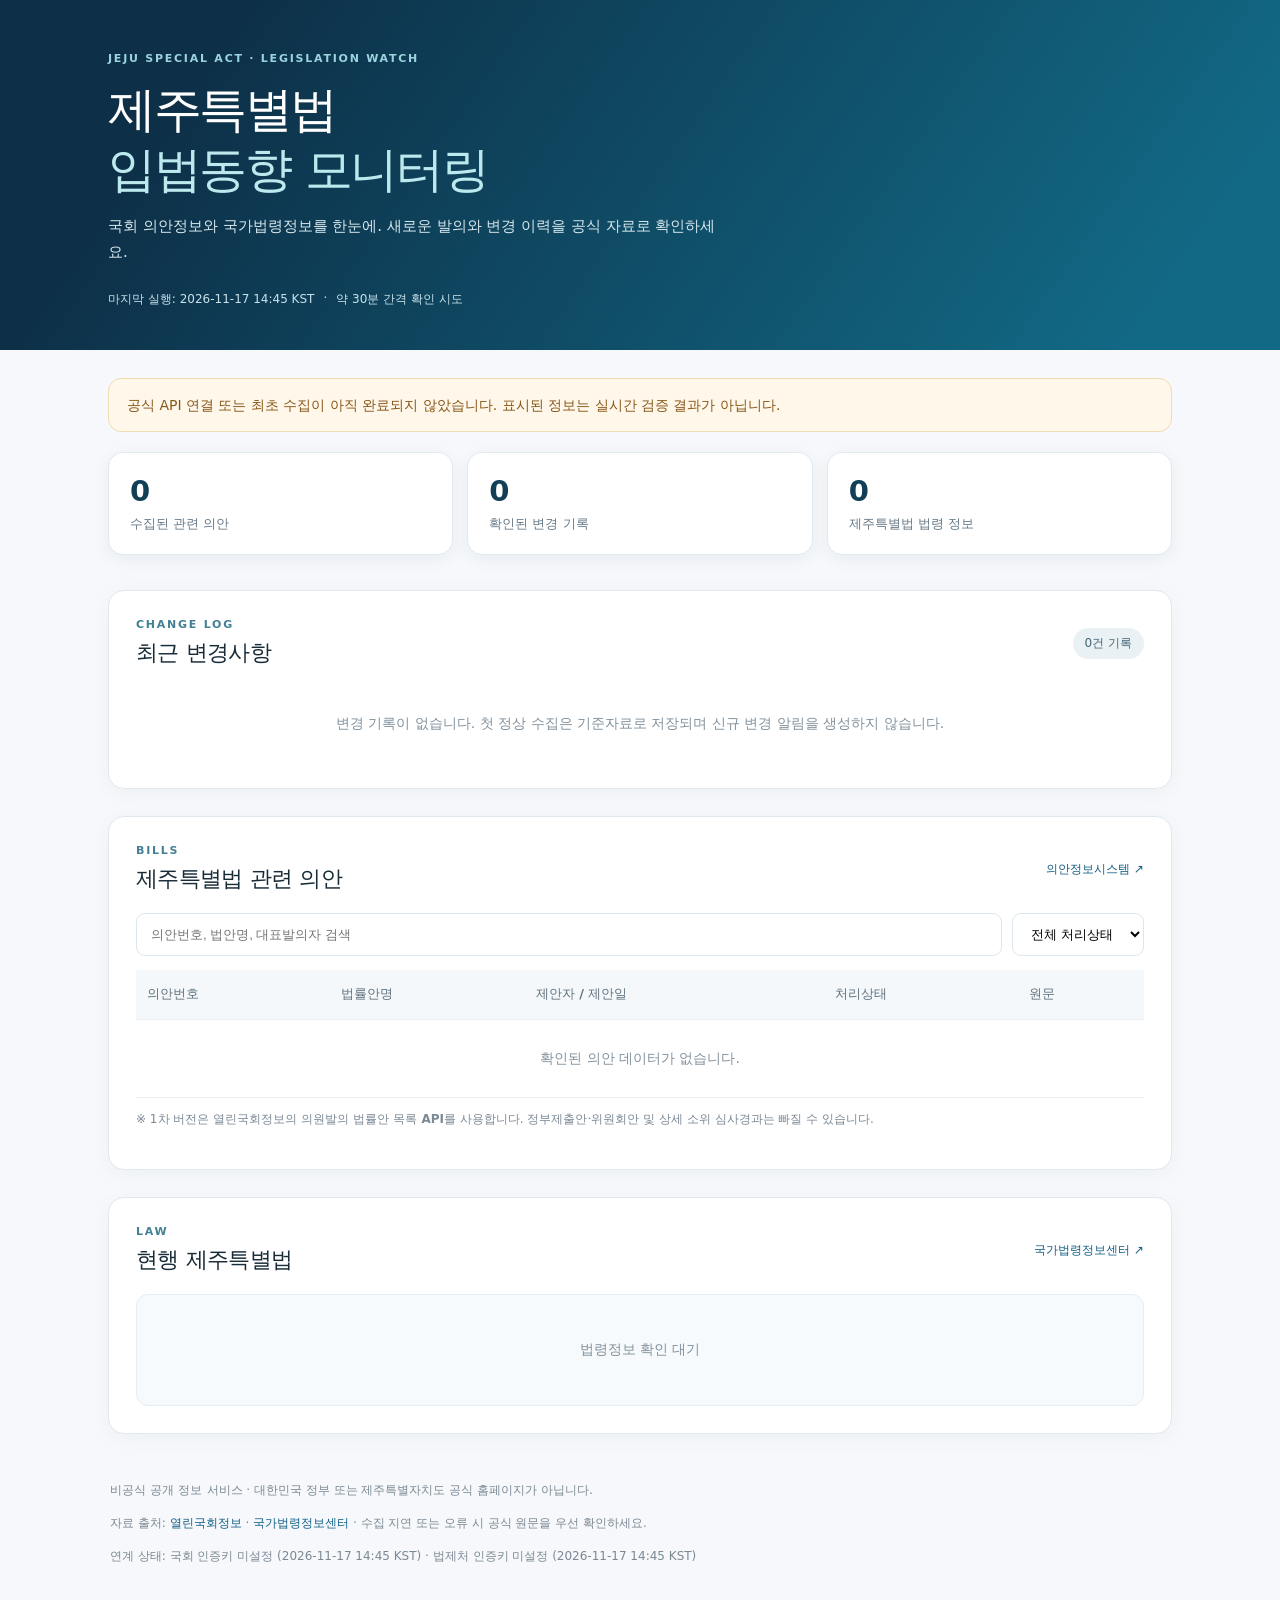
==== site/index.html @ 02a84b36 "Add files via upload" ====
<!doctype html>
<html lang="ko"><head><meta charset="utf-8"><meta name="viewport" content="width=device-width, initial-scale=1"><meta name="theme-color" content="#0e314a"><meta name="description" content="제주특별법 개정안 및 법령 변경사항을 공식 공개 데이터로 확인하는 비공식 모니터링 사이트"><title>제주특별법 입법동향 모니터링</title><link rel="stylesheet" href="style.css"></head><body>
<header class="hero"><div class="head-wrap"><div class="eyebrow">JEJU SPECIAL ACT · LEGISLATION WATCH</div><h1>제주특별법<br><span>입법동향 모니터링</span></h1><p>국회 의안정보와 국가법령정보를 한눈에. 새로운 발의와 변경 이력을 공식 자료로 확인하세요.</p><div class="hero-foot"><span id="last-check">데이터 연결 대기</span><span class="dot">·</span><span>약 30분 간격 확인 시도</span></div></div></header>
<main class="page"><section id="notice" class="notice" role="status">연결 상태를 확인하고 있습니다.</section>
<section class="stats" aria-label="요약"><div class="stat"><strong id="count-bills">–</strong><span>수집된 관련 의안</span></div><div class="stat"><strong id="count-events">–</strong><span>확인된 변경 기록</span></div><div class="stat"><strong id="count-law">–</strong><span>제주특별법 법령 정보</span></div></section>
<section class="section"><div class="section-head"><div><div class="eyebrow dark">CHANGE LOG</div><h2>최근 변경사항</h2></div><span class="pill" id="event-total">확인 대기</span></div><div id="events" class="event-list"><div class="empty">공식 데이터를 불러오고 있습니다.</div></div></section>
<section class="section"><div class="section-head"><div><div class="eyebrow dark">BILLS</div><h2>제주특별법 관련 의안</h2></div><a class="soft-link" href="https://likms.assembly.go.kr/bill/main.do" target="_blank" rel="noopener noreferrer">의안정보시스템 ↗</a></div><div class="filters"><label class="sr-only" for="search">법안 검색</label><input id="search" type="search" placeholder="의안번호, 법안명, 대표발의자 검색" autocomplete="off"><label class="sr-only" for="stage">처리상태 필터</label><select id="stage"><option value="">전체 처리상태</option></select></div><div class="table-scroll"><table><thead><tr><th>의안번호</th><th>법률안명</th><th>제안자 / 제안일</th><th>처리상태</th><th>원문</th></tr></thead><tbody id="bills"><tr><td colspan="5" class="empty">수집 결과를 기다리는 중입니다.</td></tr></tbody></table></div><p class="fine">※ 1차 버전은 열린국회정보의 <b>의원발의 법률안 목록 API</b>를 사용합니다. 정부제출안·위원회안 및 상세 소위 심사경과는 빠질 수 있습니다.</p></section>
<section class="section"><div class="section-head"><div><div class="eyebrow dark">LAW</div><h2>현행 제주특별법</h2></div><a class="soft-link" href="https://www.law.go.kr/법령/제주특별자치도설치및국제자유도시조성을위한특별법" target="_blank" rel="noopener noreferrer">국가법령정보센터 ↗</a></div><div class="law-card" id="law-card"><div class="empty">법령정보 확인 대기</div></div></section>
<footer><p><strong>비공식 공개 정보 서비스</strong> · 대한민국 정부 또는 제주특별자치도 공식 홈페이지가 아닙니다.</p><p>자료 출처: <a href="https://open.assembly.go.kr" target="_blank" rel="noopener noreferrer">열린국회정보</a> · <a href="https://www.law.go.kr" target="_blank" rel="noopener noreferrer">국가법령정보센터</a> · 수집 지연 또는 오류 시 공식 원문을 우선 확인하세요.</p><p id="source-status"></p></footer></main><script src="app.js" defer></script></body></html>
---- site/style.css ----
:root{font-family:Pretendard,'Apple SD Gothic Neo','Malgun Gothic',system-ui,sans-serif;color:#182c38;background:#f6f8fb;font-synthesis:none}*{box-sizing:border-box}body{margin:0}a{color:#125f87;text-decoration:none}a:hover{text-decoration:underline}.hero{background:linear-gradient(125deg,#0d2f47 15%,#126985 90%);color:#fff;min-height:290px}.head-wrap,.page{max-width:1120px;margin:auto;padding:0 28px}.head-wrap{padding-top:52px;padding-bottom:42px}.eyebrow{color:#9bd4df;font-size:11px;letter-spacing:.16em;font-weight:800}.eyebrow.dark{color:#438096}.hero h1{font-size:clamp(31px,5vw,48px);line-height:1.25;letter-spacing:-.05em;margin:14px 0}.hero h1 span{color:#bce9ed}.hero p{font-size:15px;color:#d6e8ee;max-width:620px;line-height:1.7}.hero-foot{display:flex;flex-wrap:wrap;gap:9px;margin-top:26px;color:#c8e2eb;font-size:12px}.page{padding-top:28px;padding-bottom:32px}.notice{border:1px solid #bfd4e5;background:#eaf4fa;color:#21536c;border-radius:13px;padding:15px 18px;line-height:1.6;font-size:14px}.notice.warn{background:#fff7e9;border-color:#f0dcb2;color:#87571a}.notice.good{background:#ecf8f2;border-color:#c5e7d1;color:#236b4c}.stats{display:grid;grid-template-columns:repeat(3,1fr);gap:14px;margin:20px 0 35px}.stat{background:#fff;border:1px solid #e1e9ef;border-radius:15px;padding:21px;box-shadow:0 4px 16px #1c3e5010}.stat strong{display:block;font-size:29px;color:#113f56;font-variant-numeric:tabular-nums}.stat span{display:block;color:#667987;margin-top:7px;font-size:13px}.section{margin:27px 0;background:#fff;border:1px solid #e1e9ef;border-radius:16px;padding:27px;box-shadow:0 4px 20px #1c3e500a}.section-head{display:flex;justify-content:space-between;align-items:center;gap:15px;margin-bottom:19px}.section h2{font-size:22px;letter-spacing:-.03em;margin:7px 0 0}.pill{border-radius:30px;background:#eaf1f5;color:#42667a;padding:7px 12px;font-size:12px}.soft-link{font-size:12px;white-space:nowrap}.event-list{display:grid;gap:10px}.event{border:1px solid #e4ecf1;border-radius:10px;padding:16px 18px}.event-top{display:flex;align-items:center;flex-wrap:wrap;gap:9px}.event strong{font-size:14px}.event p{margin:9px 0 0;color:#526977;font-size:13px;line-height:1.7}.event time{font-size:12px;color:#82929e}.tag{display:inline-block;border-radius:5px;padding:4px 7px;background:#ecf4f6;color:#226481;font-size:11px;font-weight:700}.tag.law{background:#eff3e7;color:#627835}.filters{display:flex;gap:10px;margin-bottom:14px}.filters input,.filters select{border:1px solid #dce6ed;border-radius:9px;padding:12px 14px;background:#fff;min-width:0;font-size:13px}.filters input{flex:1}.table-scroll{overflow:auto}table{border-collapse:collapse;min-width:760px;width:100%;font-size:13px}th{text-align:left;color:#607380;background:#f5f8fa}th,td{border-bottom:1px solid #eaf0f4;padding:14px 11px;vertical-align:top;line-height:1.55}td:nth-child(2){font-weight:600}.empty{text-align:center;padding:28px;color:#82929e;font-size:14px}.fine{font-size:12px;color:#7b8895;line-height:1.65}.law-card{background:#f7fafc;border:1px solid #e5eef2;border-radius:12px;padding:18px}.law-title{font-size:17px;font-weight:700;margin:0 0 10px}.law-info{display:flex;gap:10px 24px;flex-wrap:wrap;color:#5c7480;font-size:13px}.law-info strong{color:#213f50}footer{color:#7b8994;font-size:12px;line-height:1.75;padding:7px 2px 30px}.sr-only{position:absolute;width:1px;height:1px;overflow:hidden;clip:rect(0,0,0,0)}@media(max-width:680px){.head-wrap,.page{padding-left:18px;padding-right:18px}.head-wrap{padding-top:38px}.section{padding:18px}.stats{gap:7px}.stat{padding:15px 10px}.stat strong{font-size:24px}.stat span{font-size:11px}.section h2{font-size:19px}.filters{flex-direction:column}.hero p{font-size:14px}}
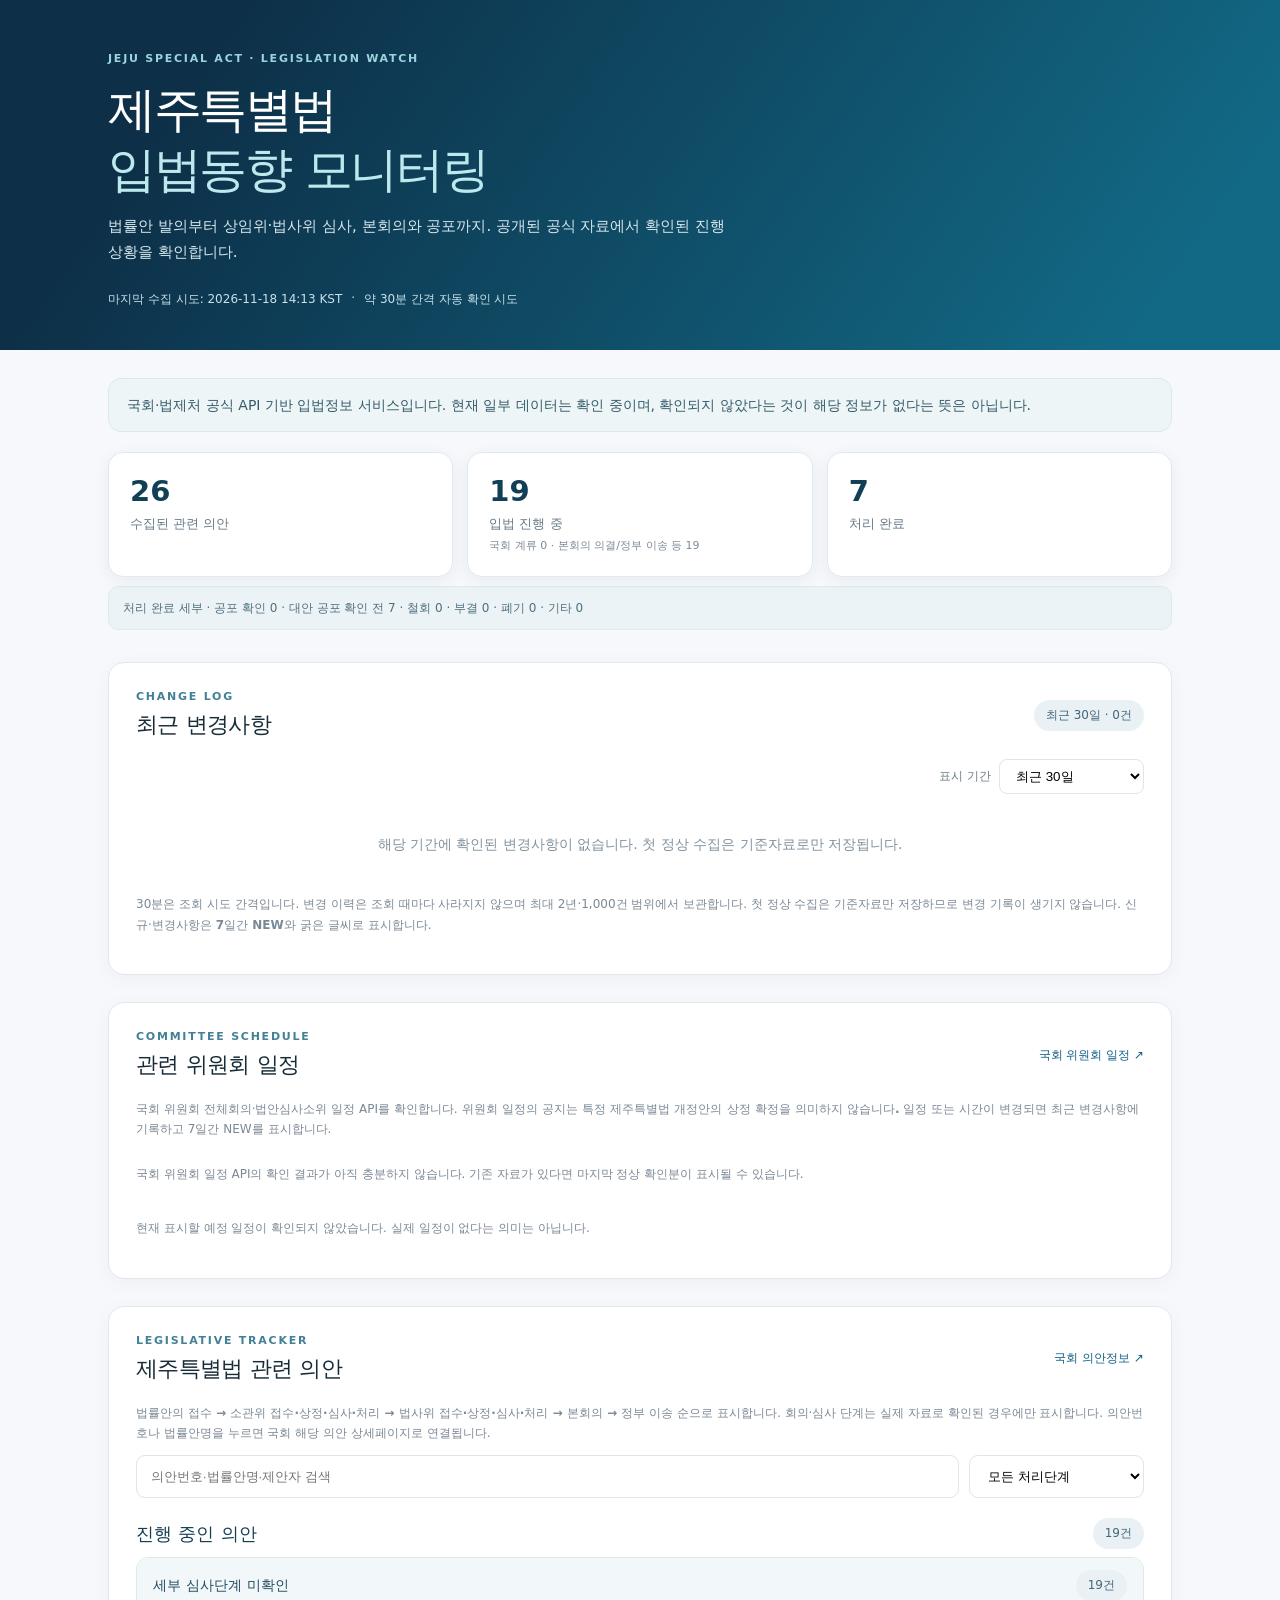
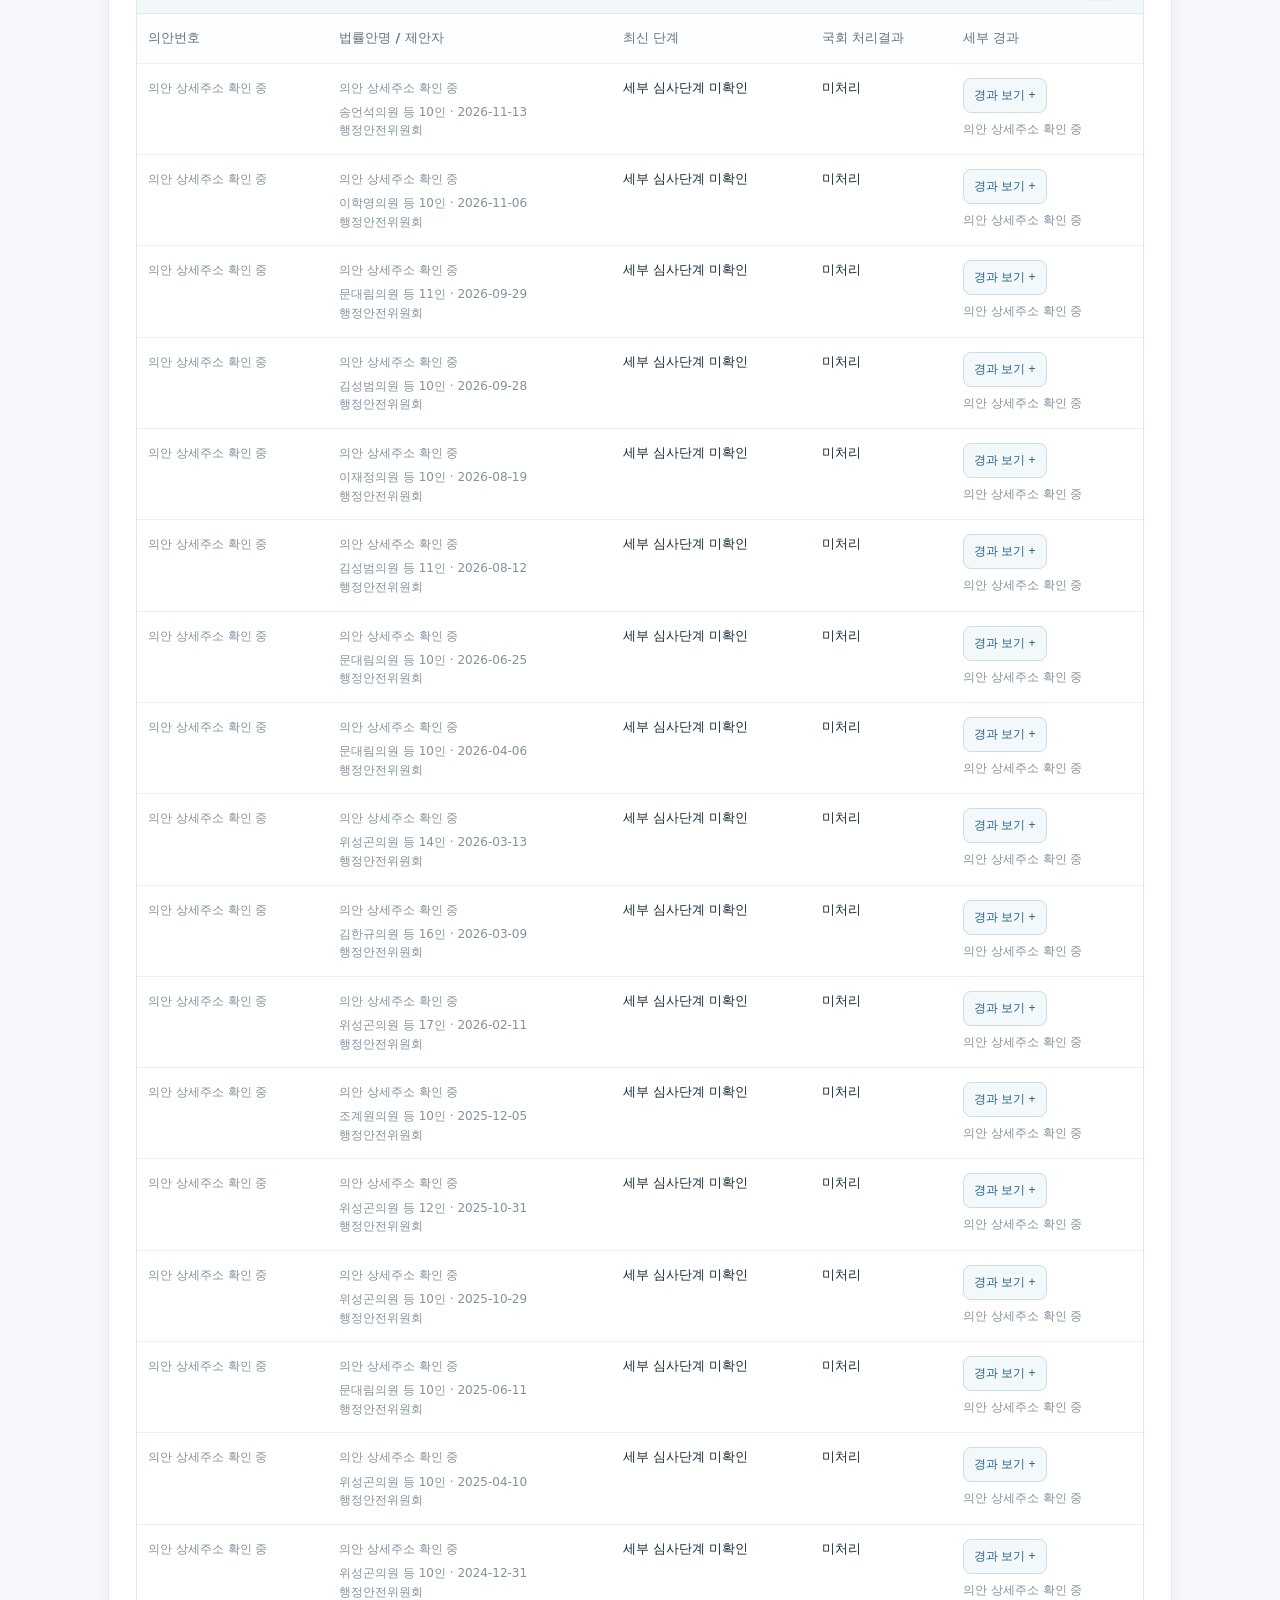
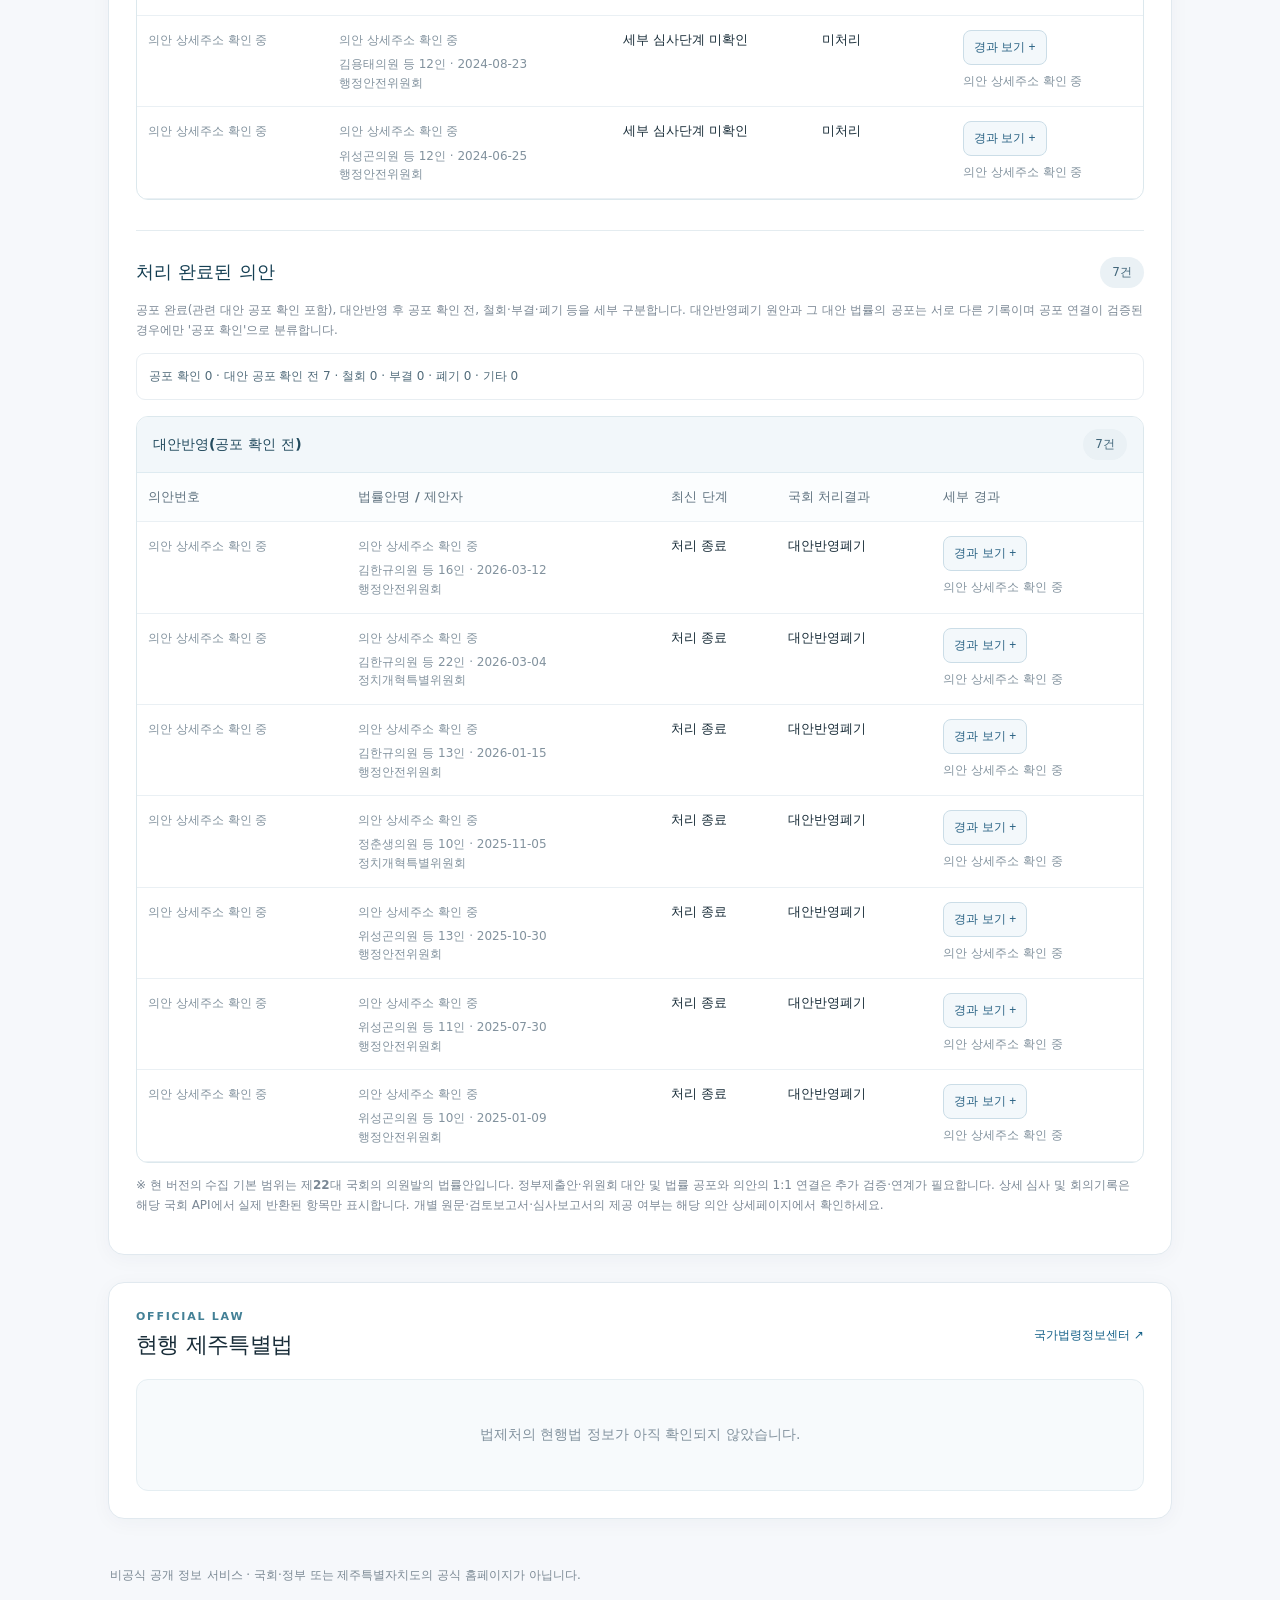
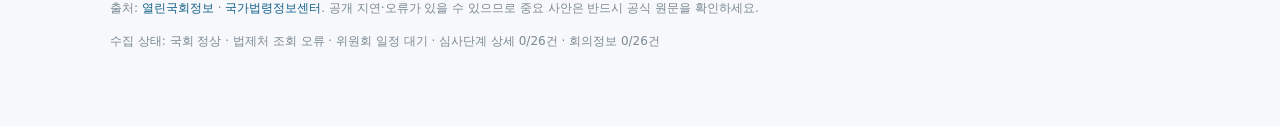
==== commit a7dfc79b: "Add files via upload" ====
--- a/site/index.html
+++ b/site/index.html
@@ -1,9 +1,54 @@
 <!doctype html>
-<html lang="ko"><head><meta charset="utf-8"><meta name="viewport" content="width=device-width, initial-scale=1"><meta name="theme-color" content="#0e314a"><meta name="description" content="제주특별법 개정안 및 법령 변경사항을 공식 공개 데이터로 확인하는 비공식 모니터링 사이트"><title>제주특별법 입법동향 모니터링</title><link rel="stylesheet" href="style.css"></head><body>
-<header class="hero"><div class="head-wrap"><div class="eyebrow">JEJU SPECIAL ACT · LEGISLATION WATCH</div><h1>제주특별법<br><span>입법동향 모니터링</span></h1><p>국회 의안정보와 국가법령정보를 한눈에. 새로운 발의와 변경 이력을 공식 자료로 확인하세요.</p><div class="hero-foot"><span id="last-check">데이터 연결 대기</span><span class="dot">·</span><span>약 30분 간격 확인 시도</span></div></div></header>
-<main class="page"><section id="notice" class="notice" role="status">연결 상태를 확인하고 있습니다.</section>
-<section class="stats" aria-label="요약"><div class="stat"><strong id="count-bills">–</strong><span>수집된 관련 의안</span></div><div class="stat"><strong id="count-events">–</strong><span>확인된 변경 기록</span></div><div class="stat"><strong id="count-law">–</strong><span>제주특별법 법령 정보</span></div></section>
-<section class="section"><div class="section-head"><div><div class="eyebrow dark">CHANGE LOG</div><h2>최근 변경사항</h2></div><span class="pill" id="event-total">확인 대기</span></div><div id="events" class="event-list"><div class="empty">공식 데이터를 불러오고 있습니다.</div></div></section>
-<section class="section"><div class="section-head"><div><div class="eyebrow dark">BILLS</div><h2>제주특별법 관련 의안</h2></div><a class="soft-link" href="https://likms.assembly.go.kr/bill/main.do" target="_blank" rel="noopener noreferrer">의안정보시스템 ↗</a></div><div class="filters"><label class="sr-only" for="search">법안 검색</label><input id="search" type="search" placeholder="의안번호, 법안명, 대표발의자 검색" autocomplete="off"><label class="sr-only" for="stage">처리상태 필터</label><select id="stage"><option value="">전체 처리상태</option></select></div><div class="table-scroll"><table><thead><tr><th>의안번호</th><th>법률안명</th><th>제안자 / 제안일</th><th>처리상태</th><th>원문</th></tr></thead><tbody id="bills"><tr><td colspan="5" class="empty">수집 결과를 기다리는 중입니다.</td></tr></tbody></table></div><p class="fine">※ 1차 버전은 열린국회정보의 <b>의원발의 법률안 목록 API</b>를 사용합니다. 정부제출안·위원회안 및 상세 소위 심사경과는 빠질 수 있습니다.</p></section>
-<section class="section"><div class="section-head"><div><div class="eyebrow dark">LAW</div><h2>현행 제주특별법</h2></div><a class="soft-link" href="https://www.law.go.kr/법령/제주특별자치도설치및국제자유도시조성을위한특별법" target="_blank" rel="noopener noreferrer">국가법령정보센터 ↗</a></div><div class="law-card" id="law-card"><div class="empty">법령정보 확인 대기</div></div></section>
-<footer><p><strong>비공식 공개 정보 서비스</strong> · 대한민국 정부 또는 제주특별자치도 공식 홈페이지가 아닙니다.</p><p>자료 출처: <a href="https://open.assembly.go.kr" target="_blank" rel="noopener noreferrer">열린국회정보</a> · <a href="https://www.law.go.kr" target="_blank" rel="noopener noreferrer">국가법령정보센터</a> · 수집 지연 또는 오류 시 공식 원문을 우선 확인하세요.</p><p id="source-status"></p></footer></main><script src="app.js" defer></script></body></html>
+<html lang="ko">
+<head>
+  <meta charset="utf-8"><meta name="viewport" content="width=device-width,initial-scale=1">
+  <meta name="theme-color" content="#0e314a">
+  <meta name="description" content="제주특별법 관련 법률안의 발의, 상임위·법사위 심사, 본회의, 공포 현황을 추적하는 비공식 공개 서비스">
+  <title>제주특별법 입법동향 모니터링</title>
+  <link rel="stylesheet" href="style.css">
+</head>
+<body>
+  <header class="hero"><div class="head-wrap">
+    <div class="eyebrow">JEJU SPECIAL ACT · LEGISLATION WATCH</div>
+    <h1>제주특별법<br><span>입법동향 모니터링</span></h1>
+    <p>법률안 발의부터 상임위·법사위 심사, 본회의와 공포까지. 공개된 공식 자료에서 확인된 진행상황을 확인합니다.</p>
+    <div class="hero-foot"><span id="last-check">데이터 확인 중</span><span>·</span><span>약 30분 간격 자동 확인 시도</span></div>
+  </div></header>
+  <main class="page">
+    <section id="notice" class="notice" role="status">국회·법제처 공식 API 기반 입법정보 서비스입니다. 연결 상태 확인 중</section>
+    <section class="stats" aria-label="입법동향 요약">
+      <div class="stat"><strong id="count-bills">–</strong><span>수집된 관련 의안</span></div>
+      <div class="stat"><strong id="count-pending">–</strong><span>입법 진행 중</span><small id="pending-breakdown" class="stat-note">국회 계류·공포 전</small></div>
+      <div class="stat"><strong id="count-completed">–</strong><span>처리 완료</span></div>
+    </section>
+    <p class="stats-breakdown" id="completed-breakdown">완료 세부: 공식 데이터 확인 중</p>
+    <section class="section" id="recent">
+      <div class="section-head"><div><div class="eyebrow dark">CHANGE LOG</div><h2>최근 변경사항</h2></div><span class="pill" id="recent-count">최근 30일 · 확인 중</span></div>
+      <div class="tools"><label for="recent-period">표시 기간</label><select id="recent-period"><option value="7">최근 7일</option><option selected value="30">최근 30일</option><option value="90">최근 90일</option><option value="all">저장된 전체 기록</option></select></div>
+      <div id="events" class="event-list"><div class="empty">변경 기록 확인 중</div></div>
+      <p class="fine">30분은 <b>조회 시도 간격</b>입니다. 변경 이력은 조회 때마다 사라지지 않으며 최대 2년·1,000건 범위에서 보관합니다. 첫 정상 수집은 기준자료만 저장하므로 변경 기록이 생기지 않습니다. 신규·변경사항은 <b>7일간 NEW와 굵은 글씨</b>로 표시합니다.</p>
+    </section>
+    <section class="section" id="committee-schedule">
+      <div class="section-head"><div><div class="eyebrow dark">COMMITTEE SCHEDULE</div><h2>관련 위원회 일정</h2></div><a class="soft-link" href="https://www.assembly.go.kr/portal/main/main.do#anchor7" target="_blank" rel="noopener noreferrer">국회 위원회 일정 ↗</a></div>
+      <p class="fine">국회 위원회 전체회의·법안심사소위 일정 API를 확인합니다. <b>위원회 일정의 공지는 특정 제주특별법 개정안의 상정 확정을 의미하지 않습니다.</b> 일정 또는 시간이 변경되면 최근 변경사항에 기록하고 7일간 NEW를 표시합니다.</p>
+      <div id="committee-schedules" class="schedule-list"><div class="empty">위원회 일정 확인 중</div></div>
+    </section>
+    <section class="section" id="legislation">
+      <div class="section-head"><div><div class="eyebrow dark">LEGISLATIVE TRACKER</div><h2>제주특별법 관련 의안</h2></div><a class="soft-link" href="https://likms.assembly.go.kr/bill/main.do" rel="noopener noreferrer" target="_blank">국회 의안정보 ↗</a></div>
+      <p class="fine">법률안의 <b>접수 → 소관위 접수·상정·심사·처리 → 법사위 접수·상정·심사·처리 → 본회의 → 정부 이송</b> 순으로 표시합니다. 회의·심사 단계는 실제 자료로 확인된 경우에만 표시합니다. 의안번호나 법률안명을 누르면 국회 해당 의안 상세페이지로 연결됩니다.</p>
+      <div class="filters"><label class="sr-only" for="search">검색</label><input type="search" id="search" placeholder="의안번호·법률안명·제안자 검색"><label class="sr-only" for="stage">처리단계</label><select id="stage"><option value="">모든 처리단계</option></select></div>
+      <div class="list-heading"><h3>진행 중인 의안</h3><span class="pill" id="ongoing-total">확인 중</span></div>
+      <div id="ongoing-groups" class="stage-groups"><div class="empty">조회 중</div></div>
+      <div class="list-heading extra-top"><h3>처리 완료된 의안</h3><span class="pill" id="completed-total">확인 중</span></div>
+      <p class="fine">공포 완료(관련 대안 공포 확인 포함), 대안반영 후 공포 확인 전, 철회·부결·폐기 등을 세부 구분합니다. <b>대안반영폐기 원안과 그 대안 법률의 공포는 서로 다른 기록</b>이며 공포 연결이 검증된 경우에만 '공포 확인'으로 분류합니다.</p>
+      <div class="completion-breakdown" id="completion-breakdown-inline">확인 중</div>
+      <div id="completed-groups" class="stage-groups"><div class="empty">조회 중</div></div>
+      <p class="fine">※ 현 버전의 수집 기본 범위는 <b>제22대 국회의 의원발의 법률안</b>입니다. 정부제출안·위원회 대안 및 법률 공포와 의안의 1:1 연결은 추가 검증·연계가 필요합니다. 상세 심사 및 회의기록은 해당 국회 API에서 실제 반환된 항목만 표시합니다. 개별 원문·검토보고서·심사보고서의 제공 여부는 해당 의안 상세페이지에서 확인하세요.</p>
+    </section>
+    <section class="section" id="law">
+      <div class="section-head"><div><div class="eyebrow dark">OFFICIAL LAW</div><h2>현행 제주특별법</h2></div><a class="soft-link" href="https://www.law.go.kr/법령/제주특별자치도설치및국제자유도시조성을위한특별법" rel="noopener noreferrer" target="_blank">국가법령정보센터 ↗</a></div>
+      <div class="law-card" id="law-card"><div class="empty">확인 중</div></div>
+    </section>
+    <footer><p><strong>비공식 공개 정보 서비스</strong> · 국회·정부 또는 제주특별자치도의 공식 홈페이지가 아닙니다.</p><p>출처: <a href="https://open.assembly.go.kr" target="_blank" rel="noopener noreferrer">열린국회정보</a> · <a href="https://www.law.go.kr" target="_blank" rel="noopener noreferrer">국가법령정보센터</a>. 공개 지연·오류가 있을 수 있으므로 중요 사안은 반드시 공식 원문을 확인하세요.</p><p id="source-status"></p></footer>
+  </main><script src="app.js" defer></script>
+</body></html>
--- a/site/style.css
+++ b/site/style.css
@@ -1 +1,23 @@
 :root{font-family:Pretendard,'Apple SD Gothic Neo','Malgun Gothic',system-ui,sans-serif;color:#182c38;background:#f6f8fb;font-synthesis:none}*{box-sizing:border-box}body{margin:0}a{color:#125f87;text-decoration:none}a:hover{text-decoration:underline}.hero{background:linear-gradient(125deg,#0d2f47 15%,#126985 90%);color:#fff;min-height:290px}.head-wrap,.page{max-width:1120px;margin:auto;padding:0 28px}.head-wrap{padding-top:52px;padding-bottom:42px}.eyebrow{color:#9bd4df;font-size:11px;letter-spacing:.16em;font-weight:800}.eyebrow.dark{color:#438096}.hero h1{font-size:clamp(31px,5vw,48px);line-height:1.25;letter-spacing:-.05em;margin:14px 0}.hero h1 span{color:#bce9ed}.hero p{font-size:15px;color:#d6e8ee;max-width:620px;line-height:1.7}.hero-foot{display:flex;flex-wrap:wrap;gap:9px;margin-top:26px;color:#c8e2eb;font-size:12px}.page{padding-top:28px;padding-bottom:32px}.notice{border:1px solid #bfd4e5;background:#eaf4fa;color:#21536c;border-radius:13px;padding:15px 18px;line-height:1.6;font-size:14px}.notice.warn{background:#fff7e9;border-color:#f0dcb2;color:#87571a}.notice.good{background:#ecf8f2;border-color:#c5e7d1;color:#236b4c}.stats{display:grid;grid-template-columns:repeat(3,1fr);gap:14px;margin:20px 0 35px}.stat{background:#fff;border:1px solid #e1e9ef;border-radius:15px;padding:21px;box-shadow:0 4px 16px #1c3e5010}.stat strong{display:block;font-size:29px;color:#113f56;font-variant-numeric:tabular-nums}.stat span{display:block;color:#667987;margin-top:7px;font-size:13px}.section{margin:27px 0;background:#fff;border:1px solid #e1e9ef;border-radius:16px;padding:27px;box-shadow:0 4px 20px #1c3e500a}.section-head{display:flex;justify-content:space-between;align-items:center;gap:15px;margin-bottom:19px}.section h2{font-size:22px;letter-spacing:-.03em;margin:7px 0 0}.pill{border-radius:30px;background:#eaf1f5;color:#42667a;padding:7px 12px;font-size:12px}.soft-link{font-size:12px;white-space:nowrap}.event-list{display:grid;gap:10px}.event{border:1px solid #e4ecf1;border-radius:10px;padding:16px 18px}.event-top{display:flex;align-items:center;flex-wrap:wrap;gap:9px}.event strong{font-size:14px}.event p{margin:9px 0 0;color:#526977;font-size:13px;line-height:1.7}.event time{font-size:12px;color:#82929e}.tag{display:inline-block;border-radius:5px;padding:4px 7px;background:#ecf4f6;color:#226481;font-size:11px;font-weight:700}.tag.law{background:#eff3e7;color:#627835}.filters{display:flex;gap:10px;margin-bottom:14px}.filters input,.filters select{border:1px solid #dce6ed;border-radius:9px;padding:12px 14px;background:#fff;min-width:0;font-size:13px}.filters input{flex:1}.table-scroll{overflow:auto}table{border-collapse:collapse;min-width:760px;width:100%;font-size:13px}th{text-align:left;color:#607380;background:#f5f8fa}th,td{border-bottom:1px solid #eaf0f4;padding:14px 11px;vertical-align:top;line-height:1.55}td:nth-child(2){font-weight:600}.empty{text-align:center;padding:28px;color:#82929e;font-size:14px}.fine{font-size:12px;color:#7b8895;line-height:1.65}.law-card{background:#f7fafc;border:1px solid #e5eef2;border-radius:12px;padding:18px}.law-title{font-size:17px;font-weight:700;margin:0 0 10px}.law-info{display:flex;gap:10px 24px;flex-wrap:wrap;color:#5c7480;font-size:13px}.law-info strong{color:#213f50}footer{color:#7b8994;font-size:12px;line-height:1.75;padding:7px 2px 30px}.sr-only{position:absolute;width:1px;height:1px;overflow:hidden;clip:rect(0,0,0,0)}@media(max-width:680px){.head-wrap,.page{padding-left:18px;padding-right:18px}.head-wrap{padding-top:38px}.section{padding:18px}.stats{gap:7px}.stat{padding:15px 10px}.stat strong{font-size:24px}.stat span{font-size:11px}.section h2{font-size:19px}.filters{flex-direction:column}.hero p{font-size:14px}}
+/* v2: 의안 단계별 그룹과 회의 이력 */
+.list-heading{display:flex;align-items:center;justify-content:space-between;gap:12px;margin:20px 0 8px}.list-heading h3{font-size:18px;color:#153f53;margin:0}.extra-top{border-top:1px solid #e4ecf0;padding-top:26px;margin-top:30px}.bill-title{display:block;font-size:13px;margin-bottom:5px}.muted{font-weight:400;color:#82929e;font-size:12px}.num{color:#245671;font-variant-numeric:tabular-nums;white-space:nowrap}.details-btn{border:1px solid #cbdde7;border-radius:8px;background:#f3f8fb;color:#286183;padding:8px 10px;cursor:pointer;white-space:nowrap;font-size:12px}.details-btn:hover{background:#e8f3f8}.detail-row>td{background:#f8fafc;padding:6px 12px 18px}.detail-box{border:1px solid #dfeaf0;border-radius:12px;padding:18px;line-height:1.8}.detail-box h4{font-size:13px;margin:0 0 10px;color:#174961}.detail-box h4:not(:first-child){margin-top:18px}.detail-grid{display:grid;grid-template-columns:repeat(auto-fit,minmax(140px,1fr));gap:10px}.detail-item{background:#fff;padding:10px 12px;border:1px solid #e5edf1;border-radius:8px}.detail-item span,.detail-item strong{display:block;font-size:12px}.detail-item strong{font-weight:700;margin-top:3px}.meeting-line{margin:4px 0;color:#526977;font-size:12px}.tools{display:flex;justify-content:flex-end;gap:8px;align-items:center;margin-bottom:14px;font-size:12px;color:#6b7d86}.tools select{padding:8px 12px;border:1px solid #dce6ed;border-radius:8px;background:#fff}.section .fine{margin:12px 0;line-height:1.7}.stat strong{word-break:keep-all}.stat span{word-break:keep-all}
+@media(max-width:680px){.list-heading h3{font-size:16px}.stat strong{font-size:20px}.detail-grid{grid-template-columns:repeat(2,1fr)}}
+
+/* v3: 처리단계 순서별 분류, 완료 세부 집계 */
+.stat .stat-note{display:block;margin-top:5px;color:#7d8996;font-size:11px;line-height:1.5}.stats{margin-bottom:9px}.stats-breakdown{margin:0 0 32px;background:#ecf3f6;border:1px solid #e1e9ef;border-radius:10px;padding:11px 14px;color:#507080;font-size:12px;line-height:1.7}.stage-groups{display:grid;gap:14px}.stage-card{border:1px solid #dce8ed;border-radius:12px;overflow:hidden}.stage-head{display:flex;align-items:center;gap:12px;justify-content:space-between;background:#f2f7fa;padding:12px 16px;border-bottom:1px solid #deebf1}.stage-head h4{font-size:14px;margin:0;color:#234b5e}.stage-card table th{background:#fbfdfe}.completion-breakdown{font-size:12px;line-height:1.8;color:#526c7b;padding:12px;border:1px solid #e8eef2;border-radius:9px;margin:8px 0 16px}.related-alt{background:#ecf6f2;border:1px solid #d4e8df;border-radius:10px;padding:12px;margin-top:16px}.related-alt p{font-size:12px;margin:6px 0}.related-alt strong{font-size:13px}
+
+/* v4: 국회 의안별 개별 상세링크를 명확히 표시 */
+.bill-title .soft-link{font-size:13px;white-space:normal;font-weight:700;line-height:1.65;display:inline-block}
+.num .soft-link{font-size:13px;font-weight:700}
+.num .soft-link:hover,.bill-title .soft-link:hover{text-decoration:underline}
+.link-gap{height:6px}.detail-box>.soft-link{display:inline-block;margin-top:12px;font-weight:700}
+
+/* v5: 7일 NEW 표시, 국회 위원회 의사일정 공개 */
+.new-mark{display:inline-flex;align-items:center;border-radius:5px;padding:2px 6px;margin-left:7px;vertical-align:middle;background:#d7f0e8;color:#075a46;font-size:10px;font-weight:800;letter-spacing:.04em}
+.new-bill .bill-title .soft-link{font-weight:800;color:#0a4c66}
+.new-bill .bill-update{font-weight:700;color:#0c5a69;font-size:12px;margin-top:6px;line-height:1.6}
+.new-bill td{background:#f9fffc}
+.schedule-list{display:grid;gap:10px}.schedule-item{border:1px solid #dbe9e7;border-radius:10px;padding:15px;background:#fbfefd}
+.schedule-head{display:flex;align-items:center;gap:8px;flex-wrap:wrap}.schedule-head strong{font-size:13px;color:#23475a}
+.schedule-item p{font-size:12px;margin:8px 0}.schedule-item .fine{color:#677987}
+.event .new-mark{margin-right:6px}.notice.good{background:#edf5f7;border-color:#dce8ee;color:#355b69}
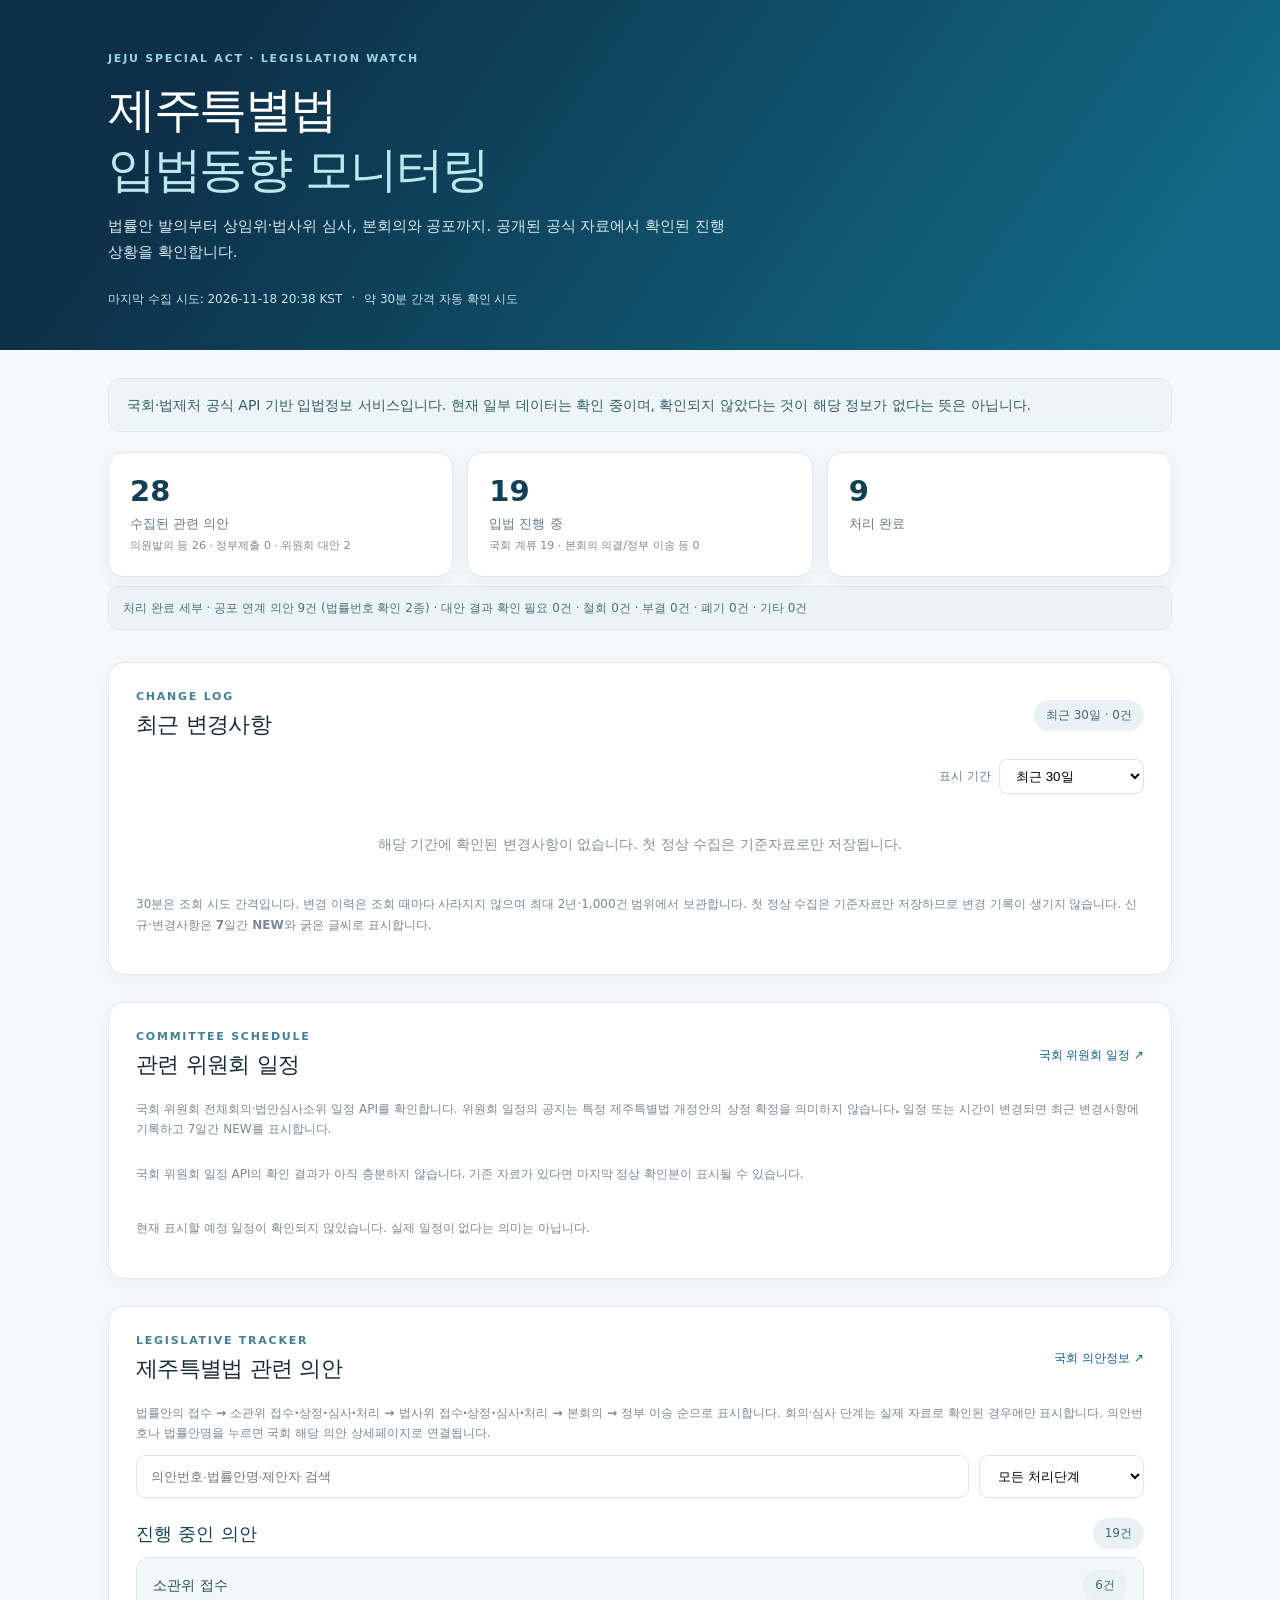
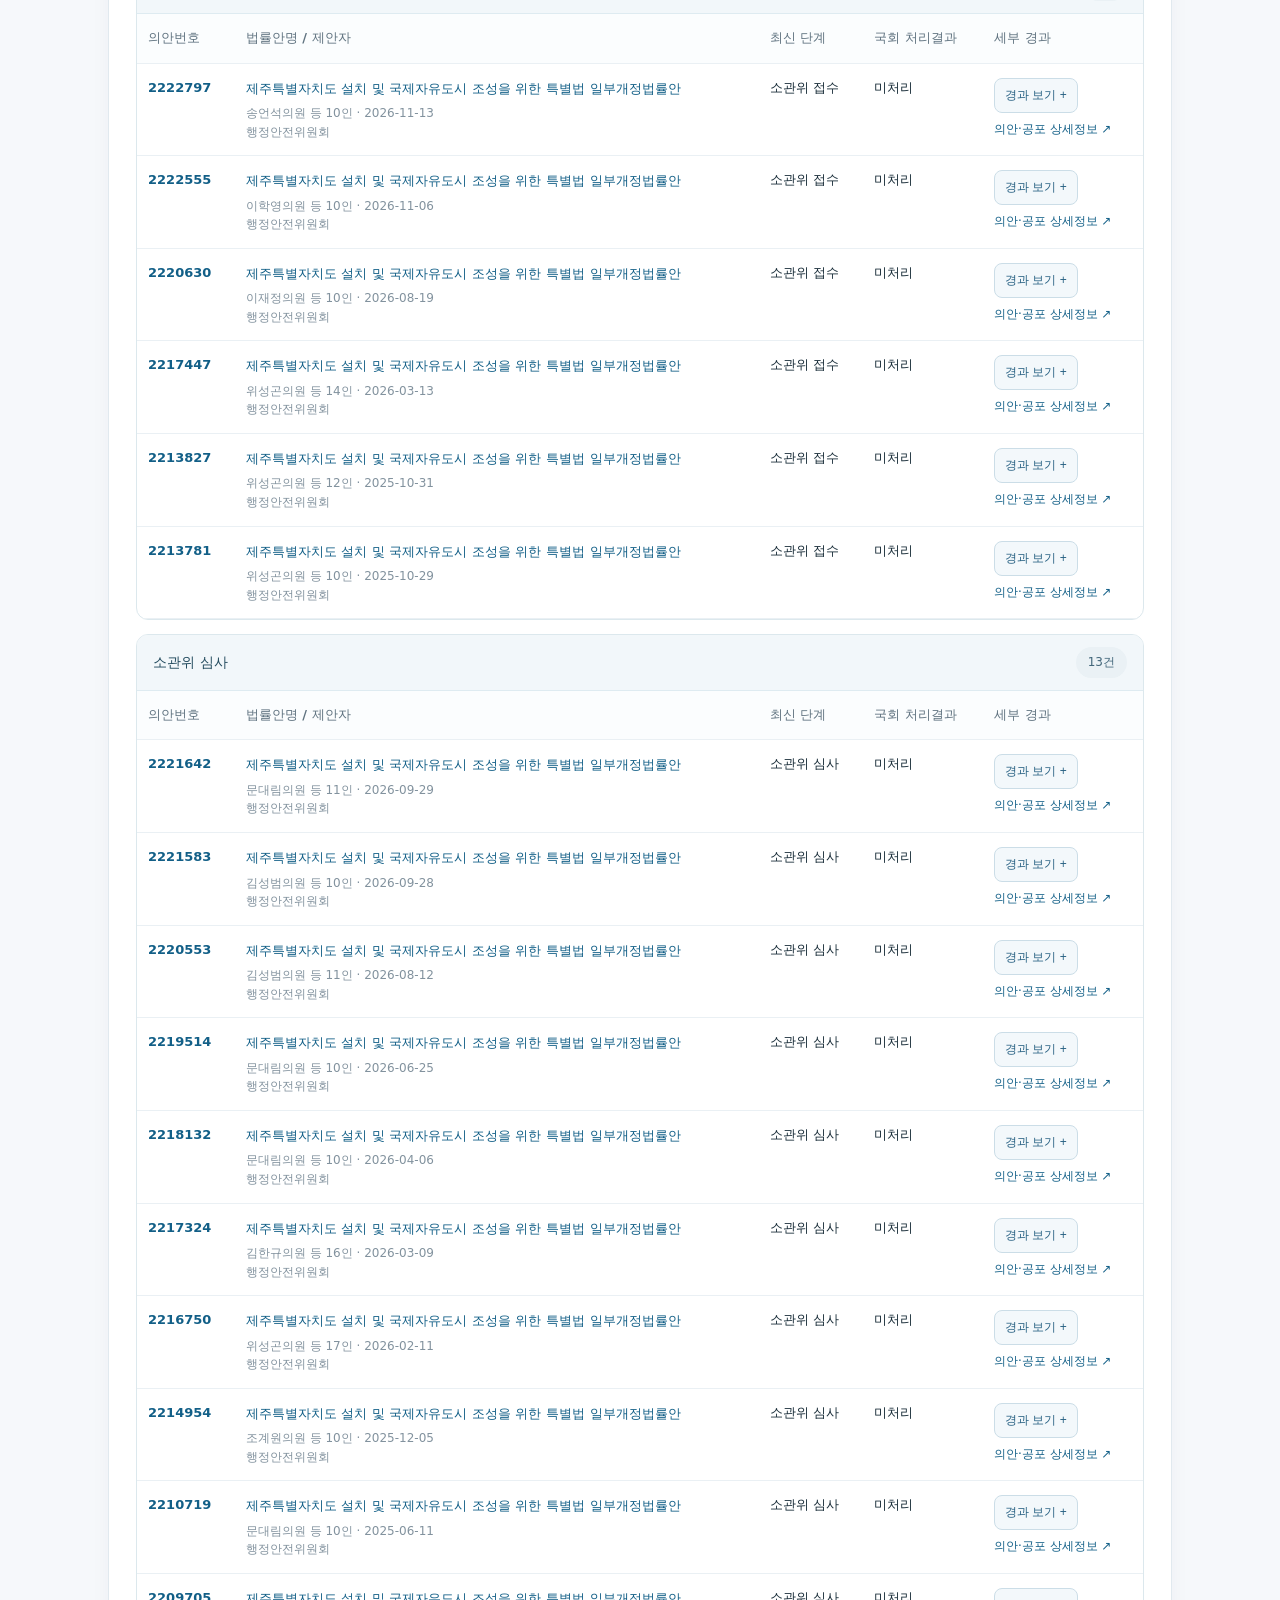
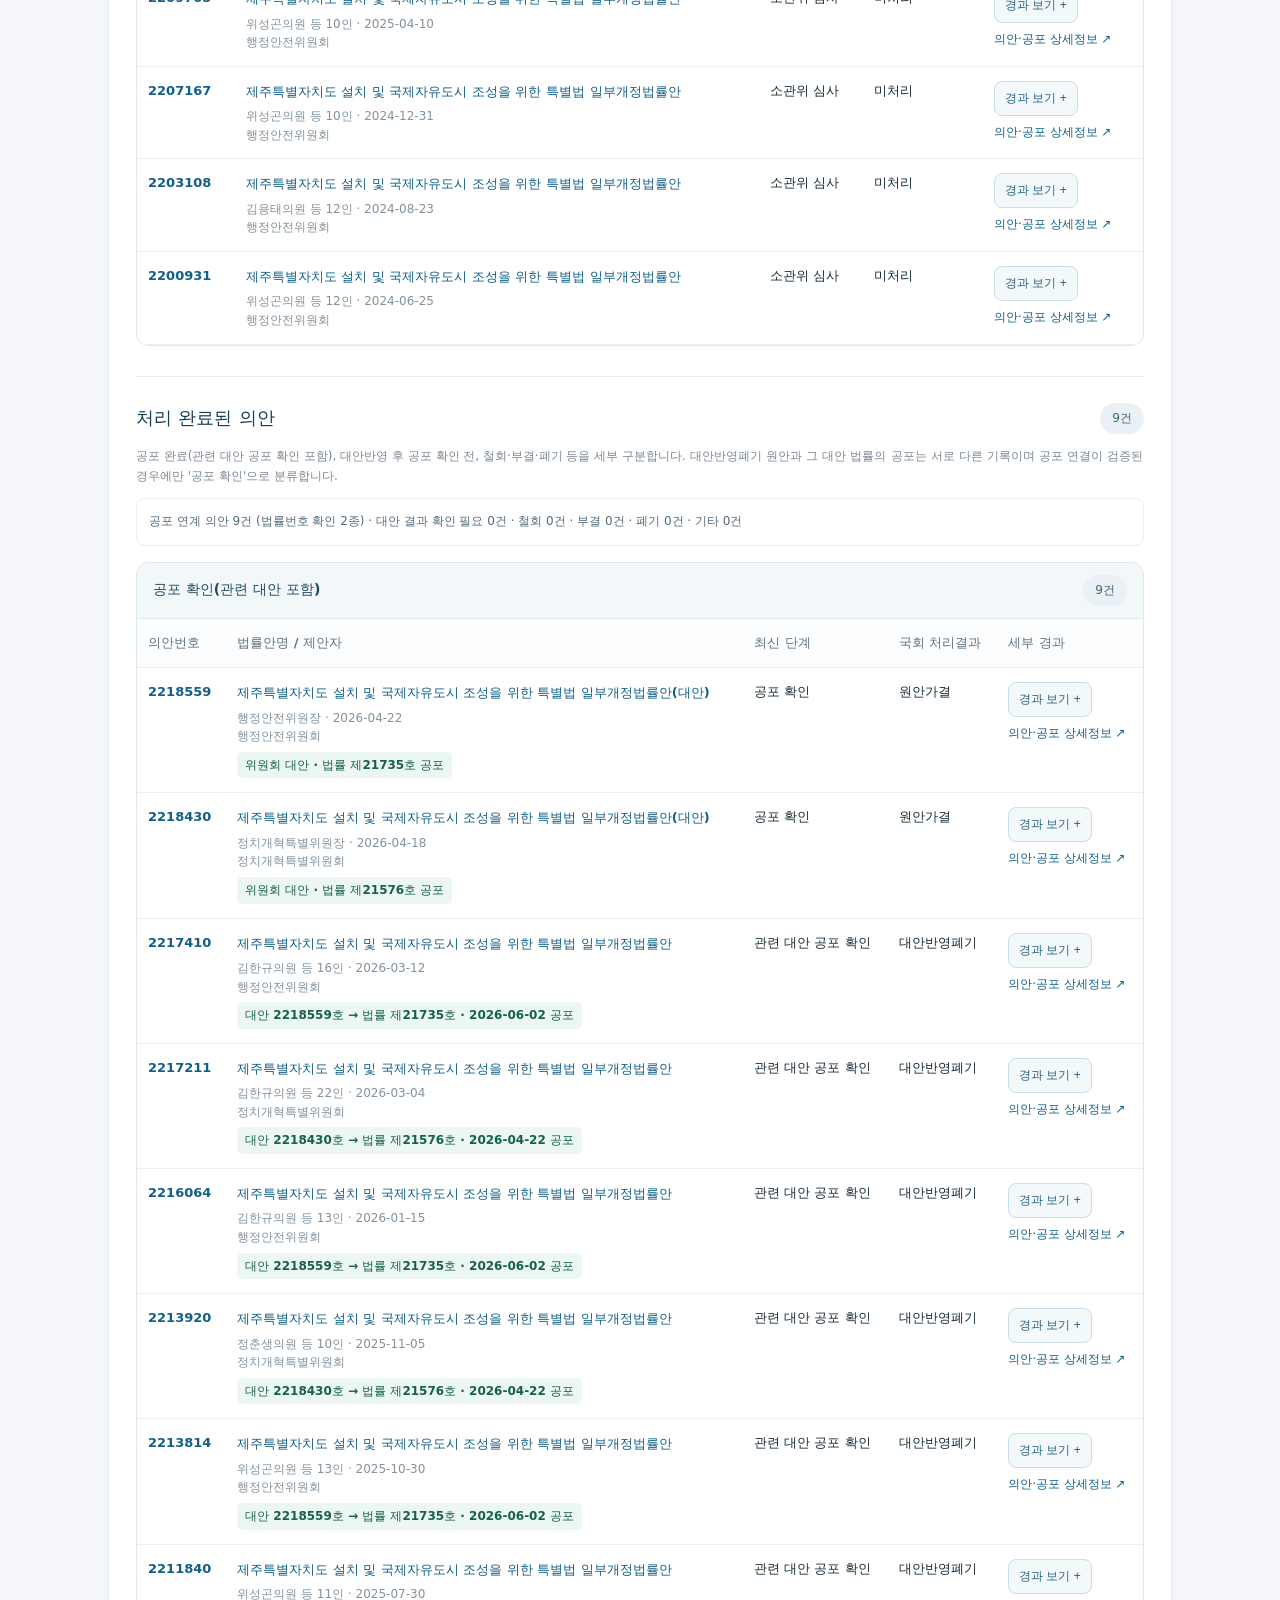
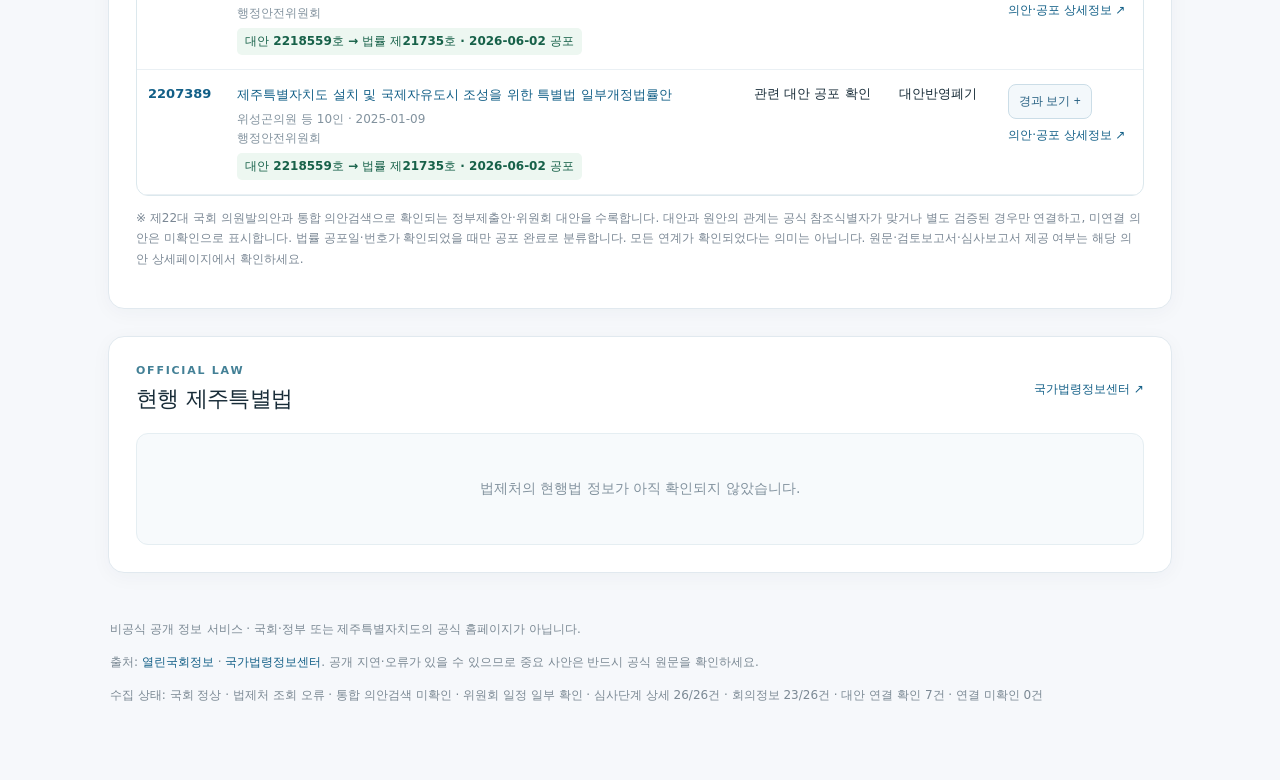
==== commit e6f7445c: "Add files via upload" ====
--- a/site/index.html
+++ b/site/index.html
@@ -17,7 +17,7 @@
   <main class="page">
     <section id="notice" class="notice" role="status">국회·법제처 공식 API 기반 입법정보 서비스입니다. 연결 상태 확인 중</section>
     <section class="stats" aria-label="입법동향 요약">
-      <div class="stat"><strong id="count-bills">–</strong><span>수집된 관련 의안</span></div>
+      <div class="stat"><strong id="count-bills">–</strong><span>수집된 관련 의안</span><small id="bill-breakdown" class="stat-note">제안주체별 건수 확인 중</small></div>
       <div class="stat"><strong id="count-pending">–</strong><span>입법 진행 중</span><small id="pending-breakdown" class="stat-note">국회 계류·공포 전</small></div>
       <div class="stat"><strong id="count-completed">–</strong><span>처리 완료</span></div>
     </section>
@@ -43,7 +43,7 @@
       <p class="fine">공포 완료(관련 대안 공포 확인 포함), 대안반영 후 공포 확인 전, 철회·부결·폐기 등을 세부 구분합니다. <b>대안반영폐기 원안과 그 대안 법률의 공포는 서로 다른 기록</b>이며 공포 연결이 검증된 경우에만 '공포 확인'으로 분류합니다.</p>
       <div class="completion-breakdown" id="completion-breakdown-inline">확인 중</div>
       <div id="completed-groups" class="stage-groups"><div class="empty">조회 중</div></div>
-      <p class="fine">※ 현 버전의 수집 기본 범위는 <b>제22대 국회의 의원발의 법률안</b>입니다. 정부제출안·위원회 대안 및 법률 공포와 의안의 1:1 연결은 추가 검증·연계가 필요합니다. 상세 심사 및 회의기록은 해당 국회 API에서 실제 반환된 항목만 표시합니다. 개별 원문·검토보고서·심사보고서의 제공 여부는 해당 의안 상세페이지에서 확인하세요.</p>
+      <p class="fine">※ 제22대 국회 의원발의안과 통합 의안검색으로 확인되는 정부제출안·위원회 대안을 수록합니다. 대안과 원안의 관계는 공식 참조식별자가 맞거나 별도 검증된 경우만 연결하고, <b>미연결 의안은 미확인으로 표시</b>합니다. 법률 공포일·번호가 확인되었을 때만 공포 완료로 분류합니다. 모든 연계가 확인되었다는 의미는 아닙니다. 원문·검토보고서·심사보고서 제공 여부는 해당 의안 상세페이지에서 확인하세요.</p>
     </section>
     <section class="section" id="law">
       <div class="section-head"><div><div class="eyebrow dark">OFFICIAL LAW</div><h2>현행 제주특별법</h2></div><a class="soft-link" href="https://www.law.go.kr/법령/제주특별자치도설치및국제자유도시조성을위한특별법" rel="noopener noreferrer" target="_blank">국가법령정보센터 ↗</a></div>
--- a/site/style.css
+++ b/site/style.css
@@ -21,3 +21,7 @@
 .schedule-head{display:flex;align-items:center;gap:8px;flex-wrap:wrap}.schedule-head strong{font-size:13px;color:#23475a}
 .schedule-item p{font-size:12px;margin:8px 0}.schedule-item .fine{color:#677987}
 .event .new-mark{margin-right:6px}.notice.good{background:#edf5f7;border-color:#dce8ee;color:#355b69}
+
+/* v6: 대안반영 원안에 관련 대안의 최종 공포 결과를 즉시 표시 */
+.alt-inline{margin-top:6px;padding:4px 8px;background:#edf7f1;color:#176149;border-radius:5px;font-size:12px;font-weight:700;display:inline-block;line-height:1.55}
+.alt-original-row{font-size:12px;margin-top:7px}.alt-original-row .soft-link{white-space:normal}
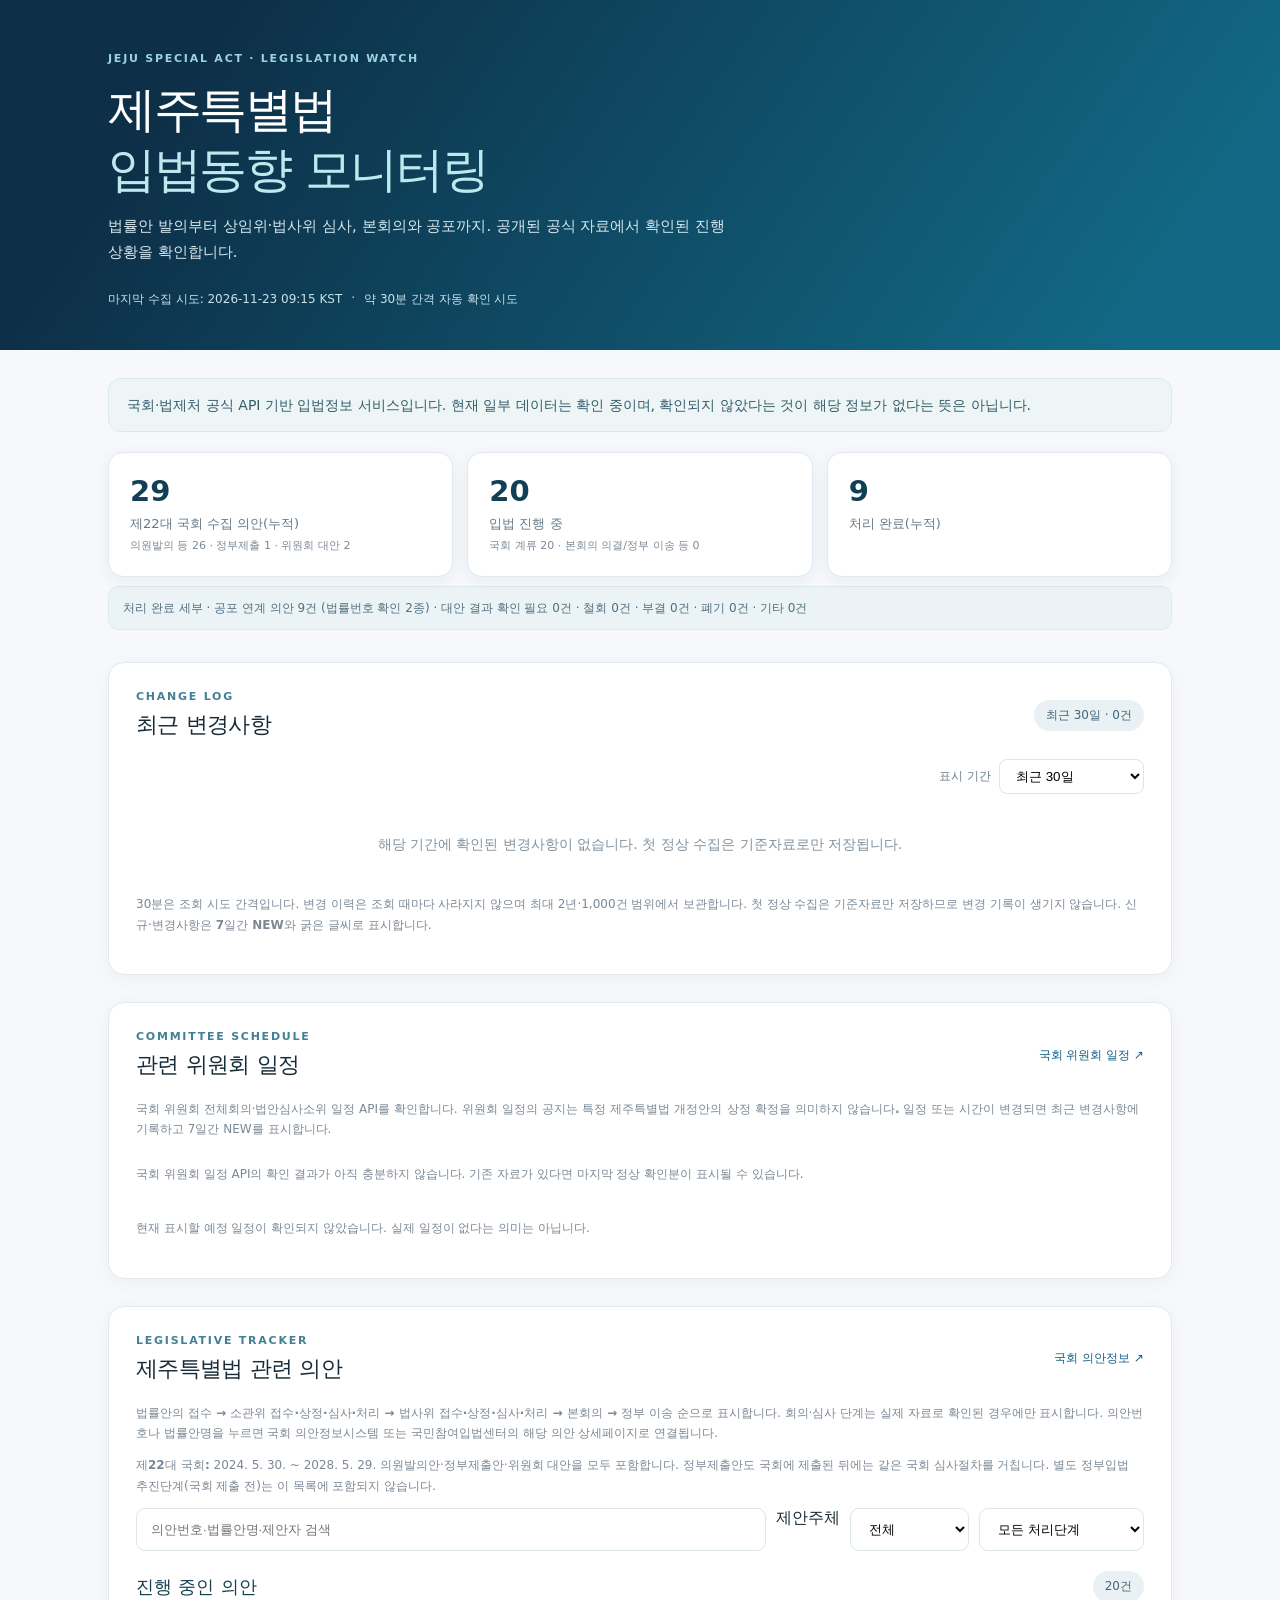
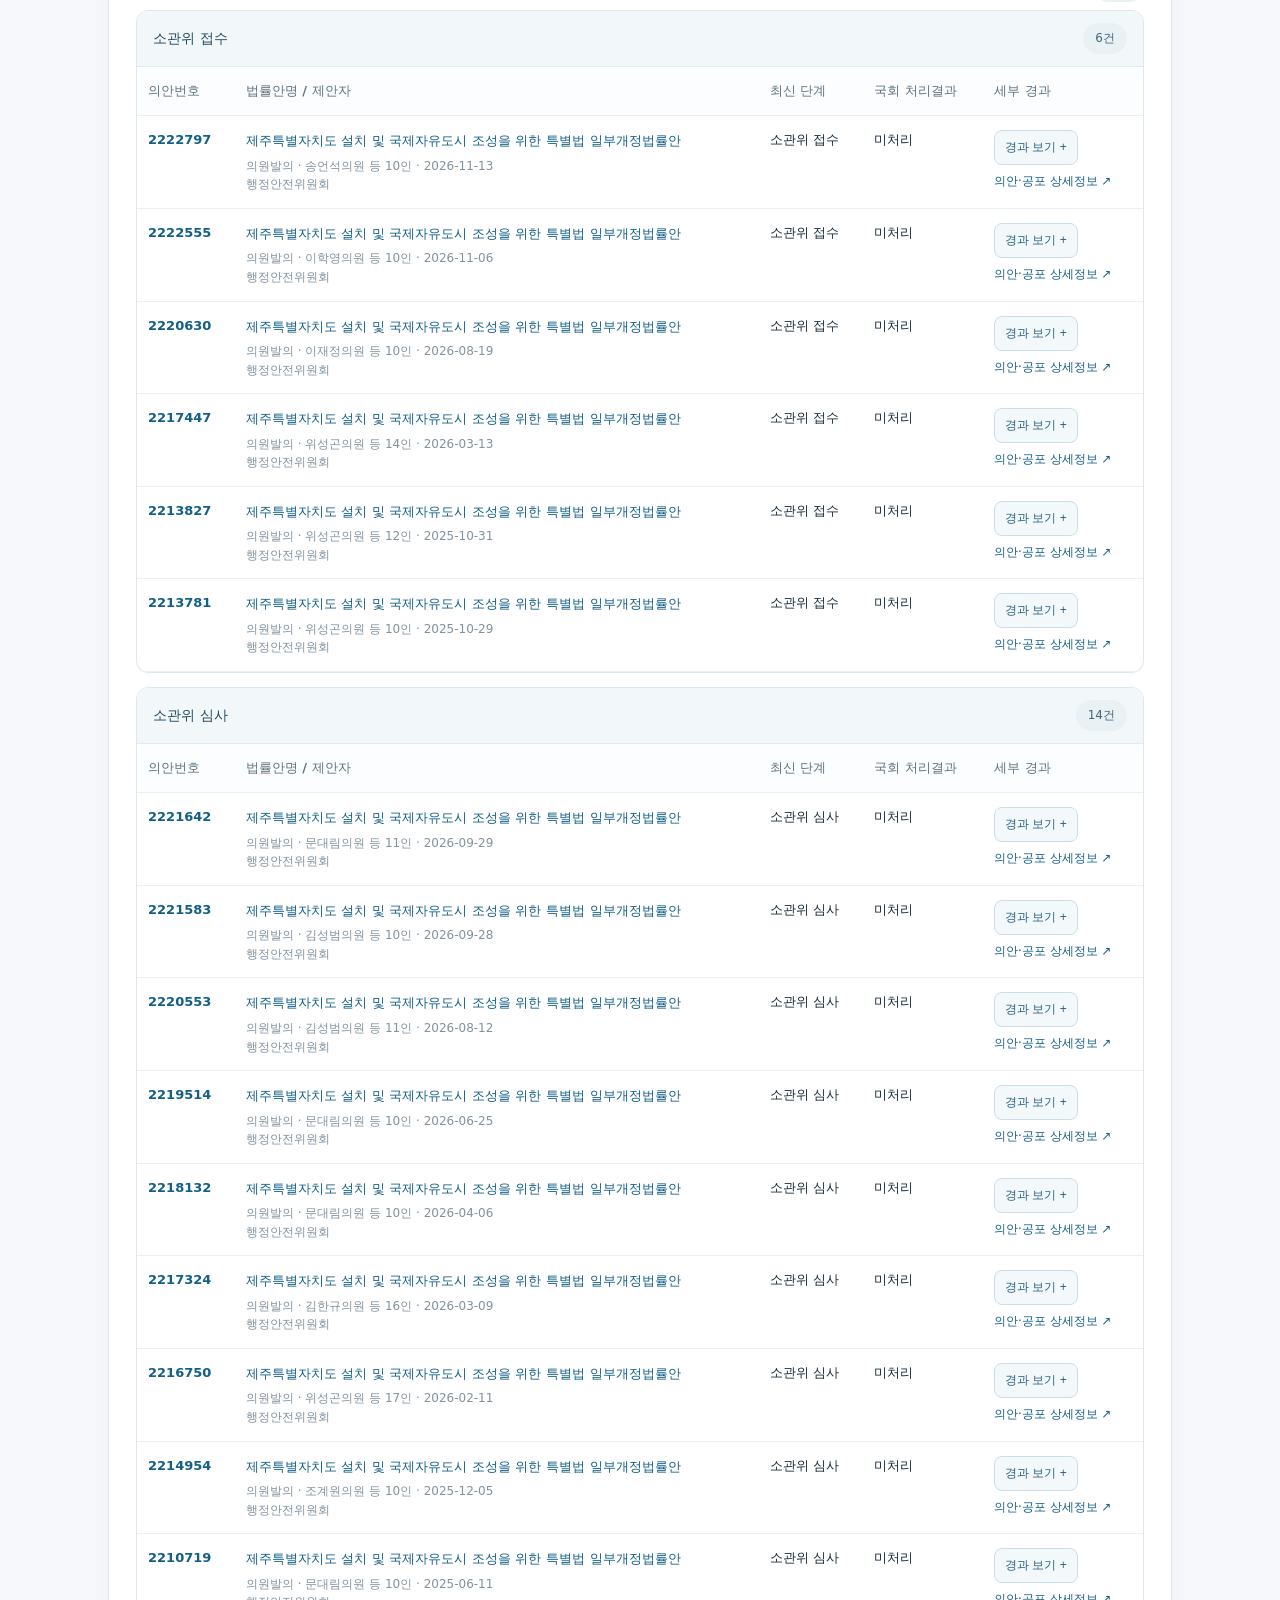
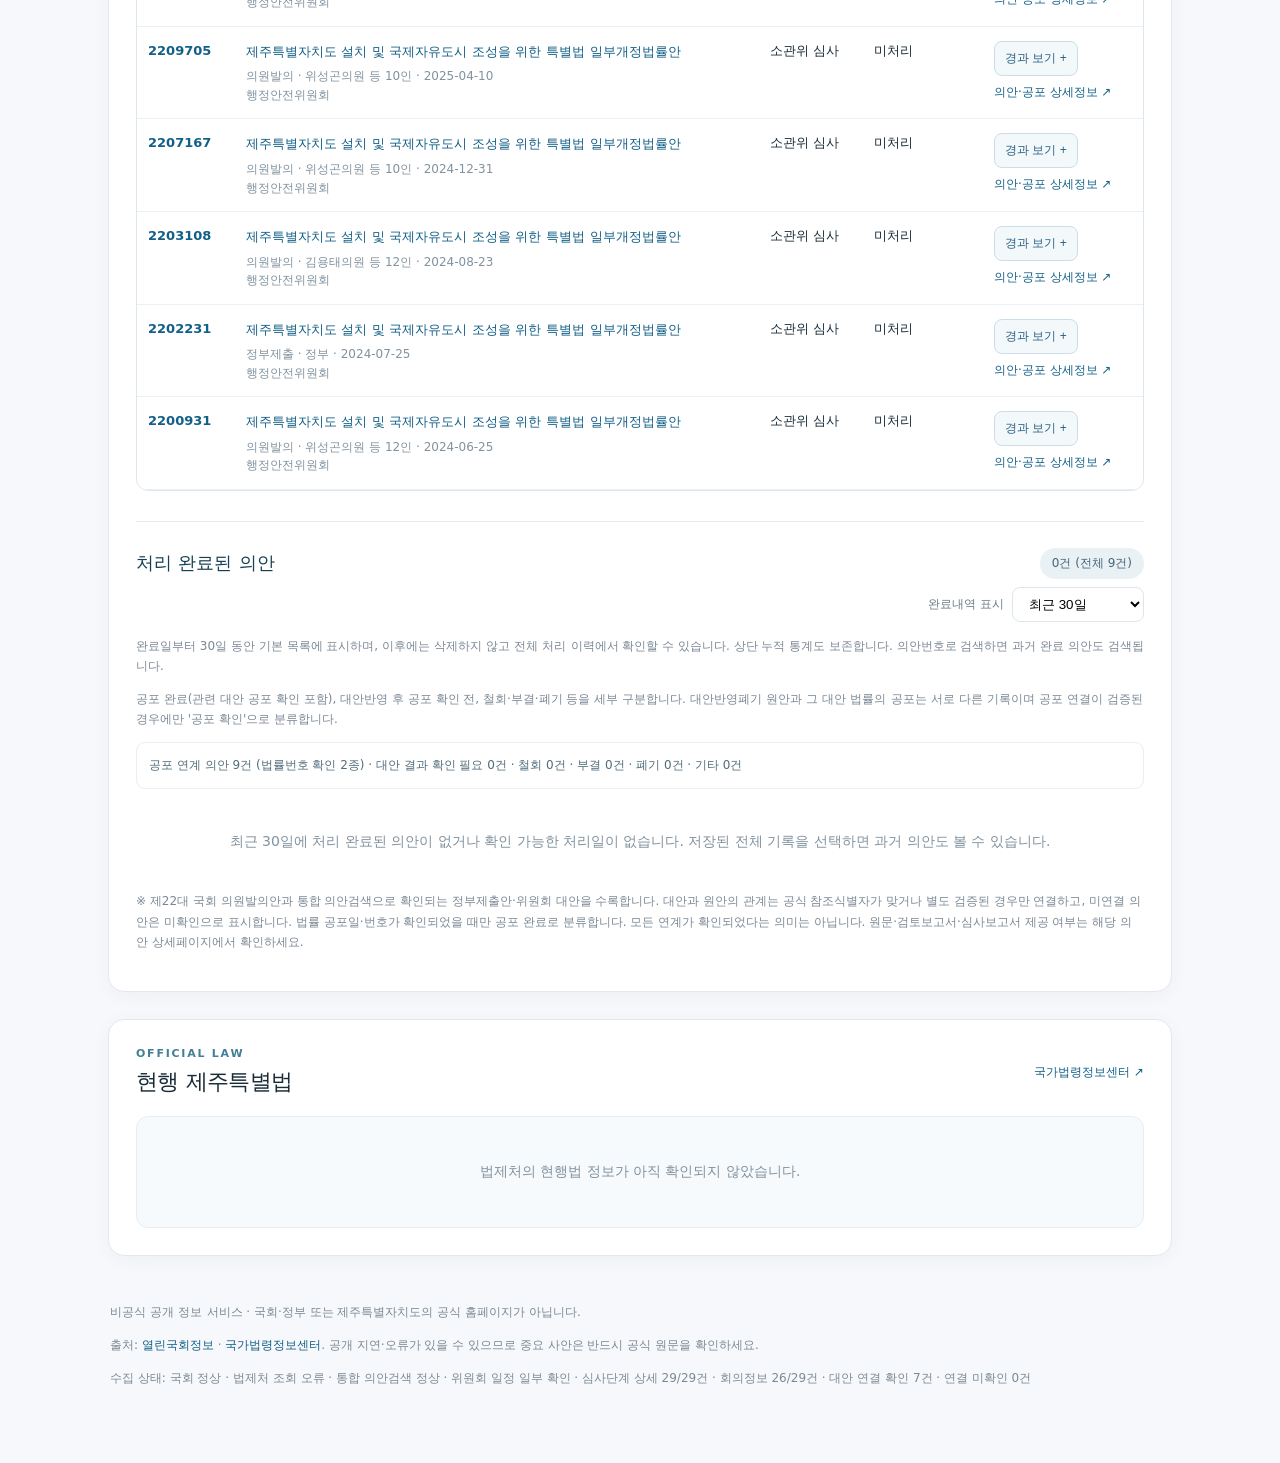
==== commit 6453f7ed: "Add files via upload" ====
--- a/site/index.html
+++ b/site/index.html
@@ -17,9 +17,9 @@
   <main class="page">
     <section id="notice" class="notice" role="status">국회·법제처 공식 API 기반 입법정보 서비스입니다. 연결 상태 확인 중</section>
     <section class="stats" aria-label="입법동향 요약">
-      <div class="stat"><strong id="count-bills">–</strong><span>수집된 관련 의안</span><small id="bill-breakdown" class="stat-note">제안주체별 건수 확인 중</small></div>
+      <div class="stat"><strong id="count-bills">–</strong><span>제22대 국회 수집 의안(누적)</span><small id="bill-breakdown" class="stat-note">제안주체별 건수 확인 중</small></div>
       <div class="stat"><strong id="count-pending">–</strong><span>입법 진행 중</span><small id="pending-breakdown" class="stat-note">국회 계류·공포 전</small></div>
-      <div class="stat"><strong id="count-completed">–</strong><span>처리 완료</span></div>
+      <div class="stat"><strong id="count-completed">–</strong><span>처리 완료(누적)</span></div>
     </section>
     <p class="stats-breakdown" id="completed-breakdown">완료 세부: 공식 데이터 확인 중</p>
     <section class="section" id="recent">
@@ -35,11 +35,14 @@
     </section>
     <section class="section" id="legislation">
       <div class="section-head"><div><div class="eyebrow dark">LEGISLATIVE TRACKER</div><h2>제주특별법 관련 의안</h2></div><a class="soft-link" href="https://likms.assembly.go.kr/bill/main.do" rel="noopener noreferrer" target="_blank">국회 의안정보 ↗</a></div>
-      <p class="fine">법률안의 <b>접수 → 소관위 접수·상정·심사·처리 → 법사위 접수·상정·심사·처리 → 본회의 → 정부 이송</b> 순으로 표시합니다. 회의·심사 단계는 실제 자료로 확인된 경우에만 표시합니다. 의안번호나 법률안명을 누르면 국회 해당 의안 상세페이지로 연결됩니다.</p>
-      <div class="filters"><label class="sr-only" for="search">검색</label><input type="search" id="search" placeholder="의안번호·법률안명·제안자 검색"><label class="sr-only" for="stage">처리단계</label><select id="stage"><option value="">모든 처리단계</option></select></div>
+      <p class="fine">법률안의 <b>접수 → 소관위 접수·상정·심사·처리 → 법사위 접수·상정·심사·처리 → 본회의 → 정부 이송</b> 순으로 표시합니다. 회의·심사 단계는 실제 자료로 확인된 경우에만 표시합니다. 의안번호나 법률안명을 누르면 국회 의안정보시스템 또는 국민참여입법센터의 해당 의안 상세페이지로 연결됩니다.</p>
+      <p class="fine" id="term-note"><b>제22대 국회:</b> 2024. 5. 30. ~ 2028. 5. 29. 의원발의안·정부제출안·위원회 대안을 모두 포함합니다. 정부제출안도 국회에 제출된 뒤에는 같은 국회 심사절차를 거칩니다. 별도 정부입법 추진단계(국회 제출 전)는 이 목록에 포함되지 않습니다.</p>
+      <div class="filters"><label class="sr-only" for="search">검색</label><input type="search" id="search" placeholder="의안번호·법률안명·제안자 검색"><label for="proposer-type">제안주체</label><select id="proposer-type"><option value="">전체</option><option value="members">의원발의</option><option value="government">정부제출</option><option value="committee">위원회 대안</option></select><label class="sr-only" for="stage">처리단계</label><select id="stage"><option value="">모든 처리단계</option></select></div>
       <div class="list-heading"><h3>진행 중인 의안</h3><span class="pill" id="ongoing-total">확인 중</span></div>
       <div id="ongoing-groups" class="stage-groups"><div class="empty">조회 중</div></div>
       <div class="list-heading extra-top"><h3>처리 완료된 의안</h3><span class="pill" id="completed-total">확인 중</span></div>
+      <div class="tools"><label for="completed-range">완료내역 표시</label><select id="completed-range"><option selected value="30">최근 30일</option><option value="90">최근 90일</option><option value="all">전체 처리 이력</option></select></div>
+      <p class="fine">완료일부터 30일 동안 기본 목록에 표시하며, 이후에는 <b>삭제하지 않고 전체 처리 이력</b>에서 확인할 수 있습니다. 상단 누적 통계도 보존합니다. 의안번호로 검색하면 과거 완료 의안도 검색됩니다.</p>
       <p class="fine">공포 완료(관련 대안 공포 확인 포함), 대안반영 후 공포 확인 전, 철회·부결·폐기 등을 세부 구분합니다. <b>대안반영폐기 원안과 그 대안 법률의 공포는 서로 다른 기록</b>이며 공포 연결이 검증된 경우에만 '공포 확인'으로 분류합니다.</p>
       <div class="completion-breakdown" id="completion-breakdown-inline">확인 중</div>
       <div id="completed-groups" class="stage-groups"><div class="empty">조회 중</div></div>
